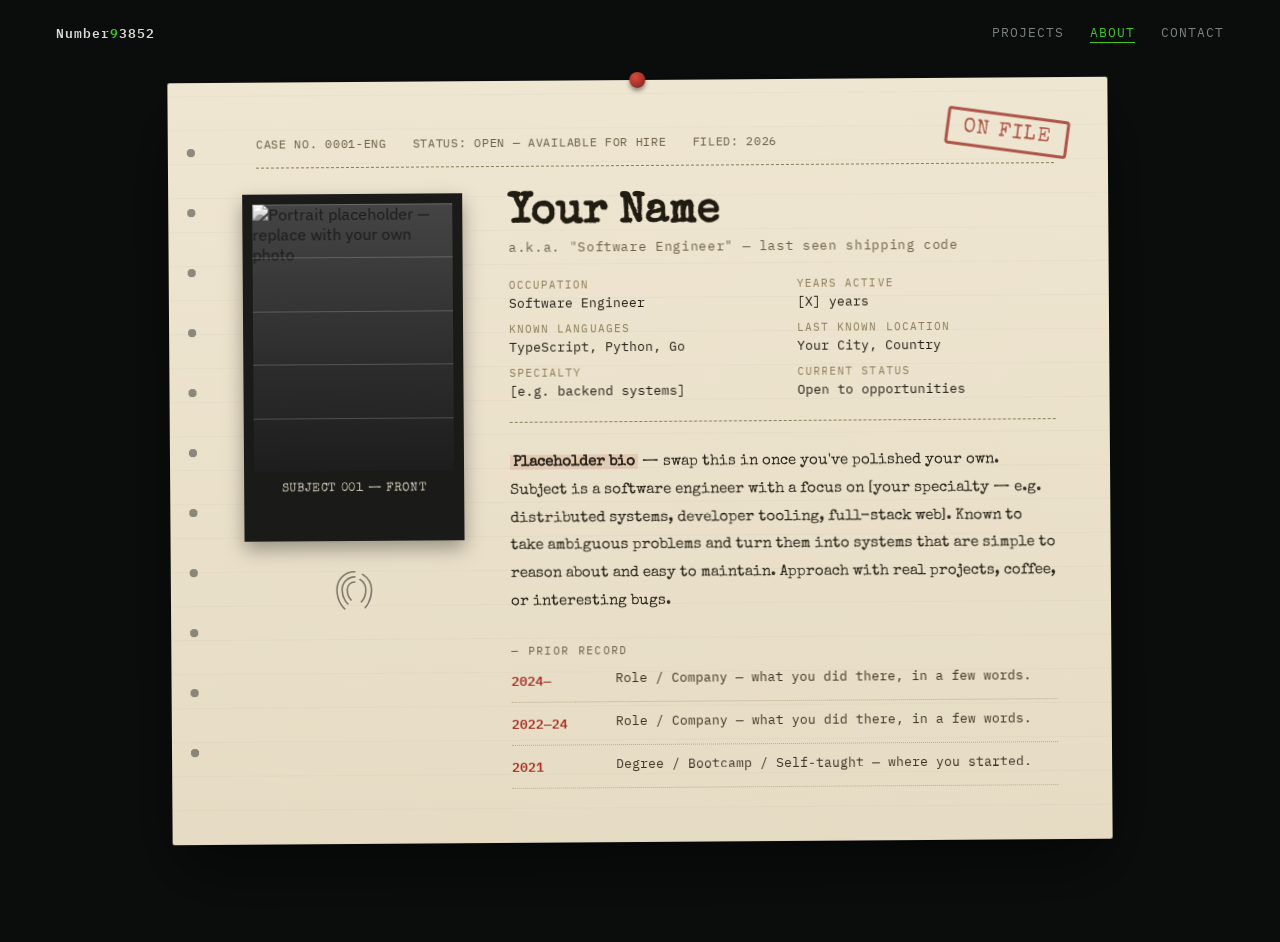
==== about.html @ db90da77 "Add files via upload" ====
<!DOCTYPE html>
<html lang="en">
<head>
<meta charset="UTF-8">
<meta name="viewport" content="width=device-width, initial-scale=1.0">
<title>About — Your Name</title>
<link rel="preconnect" href="https://fonts.googleapis.com">
<link rel="preconnect" href="https://fonts.gstatic.com" crossorigin>
<link href="https://fonts.googleapis.com/css2?family=IBM+Plex+Mono:wght@400;500;600;700&family=IBM+Plex+Sans:wght@400;500;600&family=Special+Elite&display=swap" rel="stylesheet">
<link rel="stylesheet" href="styles.css">
<style>
  .page-head{
    padding: 150px clamp(20px, 5vw, 56px) 30px;
    max-width: 1180px;
    margin: 0 auto;
  }
  .page-eyebrow{
    font-family: var(--mono);
    font-size: 12px;
    color: var(--accent);
    letter-spacing: 0.12em;
    margin-bottom: 14px;
  }
  .page-eyebrow::before{ content:""; color: var(--text-faint); }
  .page-title{
    font-family: var(--mono);
    font-weight: 700;
    font-size: clamp(32px, 6vw, 60px);
    margin: 0;
  }

  /* ---------- Case file ---------- */
  .file-wrap{
    max-width: 1020px;
    margin: 80px auto 100px;
    padding: 0 clamp(16px, 4vw, 40px);
  }
  .file{
    position: relative;
    background:
      repeating-linear-gradient(0deg, rgba(0,0,0,0.025) 0px, rgba(0,0,0,0.025) 1px, transparent 1px, transparent 34px),
      linear-gradient(180deg, #efe6d2, #e6dcc4);
    color: #2a2419;
    border-radius: 2px;
    box-shadow: 0 30px 70px rgba(0,0,0,0.55), 0 2px 0 rgba(0,0,0,0.2);
    padding: clamp(24px, 4.5vw, 54px);
    transform: rotate(-0.4deg);
  }
  .file::before{
    /* punch holes, folder-style */
    content:"";
    position:absolute;
    left: 18px; top: 40px; bottom: 40px;
    width: 10px;
    background-image: radial-gradient(circle, rgba(11,13,13,0.85) 0 4px, transparent 4.5px);
    background-repeat: repeat-y;
    background-size: 10px 60px;
    opacity: 0.5;
  }

  .stamp{
    position: absolute;
    top: clamp(14px, 3vw, 36px);
    right: clamp(14px, 3vw, 40px);
    font-family: var(--type);
    color: #a3281f;
    border: 3px solid #a3281f;
    padding: 6px 14px;
    font-size: clamp(14px, 2vw, 20px);
    letter-spacing: 0.08em;
    transform: rotate(8deg);
    opacity: 0.75;
    border-radius: 4px;
    mix-blend-mode: multiply;
  }

  .case-meta{
    font-family: var(--mono);
    font-size: 11.5px;
    letter-spacing: 0.06em;
    color: #6b5f45;
    display:flex;
    gap: 26px;
    flex-wrap: wrap;
    margin: 0 0 26px 34px;
    border-bottom: 1px dashed #8a7c58;
    padding-bottom: 16px;
  }

  .file-grid{
    display:grid;
    grid-template-columns: 220px 1fr;
    gap: clamp(24px, 4vw, 46px);
    margin-left: 20px;
  }

  /* Mugshot */
  .mugshot{
    position:relative;
  }
  .mugshot-frame{
    background: #1a1a18;
    padding: 10px 10px 46px;
    box-shadow: 0 8px 18px rgba(0,0,0,0.35);
  }
  .mugshot-photo{
    width: 100%;
    aspect-ratio: 3 / 4;
    background:
      linear-gradient(180deg, #4a4a48, #262624);
    position: relative;
    overflow:hidden;
    filter: grayscale(1) contrast(1.1);
  }
  .mugshot-photo img{
    width:100%; height:100%; object-fit: cover;
  }
  .mugshot-photo .height-lines{
    position:absolute; inset:0;
    background-image: repeating-linear-gradient(to bottom, rgba(255,255,255,0.18) 0, rgba(255,255,255,0.18) 1px, transparent 1px, transparent 20%);
    pointer-events:none;
  }
  .mugshot-caption{
    font-family: var(--type);
    color: #d8d2bd;
    font-size: 12px;
    text-align:center;
    padding-top: 12px;
    letter-spacing: 0.05em;
  }
  .fingerprint{
    margin: 18px auto 0;
    width: 64px; opacity:0.55;
    display:block;
  }

  /* Typed fields */
  .file-name{
    font-family: var(--type);
    font-size: clamp(28px, 4.5vw, 42px);
    margin: 0 0 4px 0;
    color: #211c12;
  }
  .file-role{
    font-family: var(--mono);
    font-size: 13px;
    color: #6b5f45;
    letter-spacing: 0.05em;
    margin-bottom: 22px;
  }

  .field-grid{
    display:grid;
    grid-template-columns: 1fr 1fr;
    gap: 10px 30px;
    font-family: var(--mono);
    font-size: 13px;
    margin-bottom: 26px;
    padding-bottom: 22px;
    border-bottom: 1px dashed #8a7c58;
  }
  .field-grid dt{
    color: #8a7c58;
    font-size: 10.5px;
    letter-spacing: 0.1em;
    margin: 0 0 3px 0;
  }
  .field-grid dd{
    margin: 0;
    color: #211c12;
  }

  .file-desc{
    font-family: var(--type);
    font-size: 15px;
    line-height: 1.85;
    color: #2a2419;
    margin: 0 0 28px 0;
  }
  .file-desc strong{ background: rgba(163,40,31,0.12); padding: 0 3px; }

  .record-title{
    font-family: var(--mono);
    font-size: 11px;
    letter-spacing: 0.12em;
    color: #6b5f45;
    margin-bottom: 12px;
  }
  .record-title::before{ content:"— "; }

  .record-list{
    list-style:none;
    margin:0; padding:0;
    display:flex;
    flex-direction:column;
    gap: 10px;
  }
  .record-list li{
    display:grid;
    grid-template-columns: 90px 1fr;
    gap: 14px;
    font-family: var(--mono);
    font-size: 12.5px;
    color: #3a3222;
    padding-bottom: 10px;
    border-bottom: 1px dotted #b9ac85;
  }
  .record-list li span.tag-yr{ color: #a3281f; font-weight:600; }

  .thumbtack{
    position:absolute;
    width: 16px; height:16px;
    border-radius: 50%;
    background: radial-gradient(circle at 35% 30%, #d94b3e, #7c1f18);
    box-shadow: 0 3px 4px rgba(0,0,0,0.4);
    top: -8px; left: 50%;
    transform: translateX(-50%);
  }

  @media (max-width: 720px){
    .file-grid{ grid-template-columns: 1fr; }
    .mugshot{ max-width: 220px; }
    .field-grid{ grid-template-columns: 1fr; }
    .file{ transform: none; }
  }
</style>
</head>
<body>

<div class="page-transition" id="pageTransition">
  <div class="pt-label">LOADING</div>
  <div class="pt-bar"></div>
</div>
<script src="transition.js"></script>

<nav class="site-nav">
  <a class="brand" href="index.html">Number<span>9</span>3852</a>
  <div class="nav-right">
    <a href="projects.html">PROJECTS</a>
    <a href="about.html" class="is-active">ABOUT</a>
    <a href="mailto:you@example.com">CONTACT</a>
  </div>
</nav>


<div class="file-wrap">
  <div class="file">
    <div class="thumbtack"></div>
    <div class="stamp">ON&nbsp;FILE</div>

    <div class="case-meta">
      <span>CASE&nbsp;NO. 0001-ENG</span>
      <span>STATUS: OPEN — AVAILABLE FOR HIRE</span>
      <span>FILED: 2026</span>
    </div>

    <div class="file-grid">
      <div class="mugshot">
        <div class="mugshot-frame">
          <div class="mugshot-photo">
            <!-- Placeholder — replace src with your own photo -->
            <img src="https://picsum.photos/id/1012/480/640" alt="Portrait placeholder — replace with your own photo">
            <div class="height-lines"></div>
          </div>
          <div class="mugshot-caption">SUBJECT&nbsp;001 — FRONT</div>
        </div>
        <svg class="fingerprint" viewBox="0 0 100 100" fill="none" stroke="#2a2419" stroke-width="2.5">
          <path d="M50 20c-16 0-28 12-28 28 0 20 12 30 12 30" stroke-linecap="round"/>
          <path d="M50 28c-11 0-20 9-20 20 0 15 9 22 9 22" stroke-linecap="round"/>
          <path d="M50 36c-7 0-12 5-12 12 0 10 6 16 6 16" stroke-linecap="round"/>
          <path d="M62 24c8 5 14 14 14 24 0 18-10 28-10 28" stroke-linecap="round"/>
          <path d="M58 32c5 3 9 9 9 16 0 12-7 19-7 19" stroke-linecap="round"/>
        </svg>
      </div>

      <div class="file-info">
        <h2 class="file-name">Your Name</h2>
        <div class="file-role">a.k.a. "Software Engineer" — last seen shipping code</div>

        <dl class="field-grid">
          <div><dt>OCCUPATION</dt><dd>Software Engineer</dd></div>
          <div><dt>YEARS ACTIVE</dt><dd>[X] years</dd></div>
          <div><dt>KNOWN LANGUAGES</dt><dd>TypeScript, Python, Go</dd></div>
          <div><dt>LAST KNOWN LOCATION</dt><dd>Your City, Country</dd></div>
          <div><dt>SPECIALTY</dt><dd>[e.g. backend systems]</dd></div>
          <div><dt>CURRENT STATUS</dt><dd>Open to opportunities</dd></div>
        </dl>

        <p class="file-desc">
          <strong>Placeholder bio</strong> — swap this in once you've polished your own. Subject is a software engineer with a focus on [your specialty — e.g. distributed systems, developer tooling, full-stack web]. Known to take ambiguous problems and turn them into systems that are simple to reason about and easy to maintain. Approach with real projects, coffee, or interesting bugs.
        </p>

        <div class="record-title">PRIOR RECORD</div>
        <ul class="record-list">
          <li><span class="tag-yr">2024—</span><span>Role / Company — what you did there, in a few words.</span></li>
          <li><span class="tag-yr">2022—24</span><span>Role / Company — what you did there, in a few words.</span></li>
          <li><span class="tag-yr">2021</span><span>Degree / Bootcamp / Self-taught — where you started.</span></li>
        </ul>
      </div>
    </div>
  </div>
</div>


</body>
</html>
---- styles.css ----
/* ===================================================================
   Shared tokens & base
=================================================================== */
:root{
  --clock: #57ae51;
  --bg: #0b0d0d;
  --bg-raised: #121514;
  --text: #d9dcd6;
  --text-dim: #7a8480;
  --text-faint: #454b47;
  --accent: #3dc824;
  --accent-dim: #159709;
  --rule: #222624;
  --mono: 'IBM Plex Mono', 'SF Mono', monospace;
  --sans: 'IBM Plex Sans', system-ui, sans-serif;
  --type: 'Special Elite', 'IBM Plex Mono', monospace;
}

*{ box-sizing: border-box; }
html{ scroll-behavior: smooth; }
body{
  margin:0;
  background: var(--bg);
  color: var(--text);
  font-family: var(--sans);
  -webkit-font-smoothing: antialiased;
}
::selection{ background: var(--accent); color: #0b0d0d; }
a{ color: inherit; }
img{ max-width:100%; display:block; }

/* ===================================================================
   Nav — logo top-left, PROJECTS / ABOUT / CONTACT clustered top-right
=================================================================== */
.site-nav{
  position: fixed;
  top:0; left:0; right:0;
  z-index: 100;
  display:flex;
  align-items:center;
  justify-content:space-between;
  padding: 22px clamp(20px, 5vw, 56px);
  font-family: var(--mono);
  font-size: 12.5px;
  letter-spacing: 0.08em;
  background: linear-gradient(to bottom, rgba(11,13,13,0.92), transparent);
}
.site-nav .brand{
  text-decoration:none;
  color: var(--text);
  font-weight: 600;
}
.site-nav .brand span{ color: var(--accent); }
.site-nav .nav-right{
  display:flex;
  align-items:center;
  gap: 26px;
}
.site-nav .nav-right a{
  text-decoration:none;
  color: var(--text-dim);
  position:relative;
  padding-bottom: 3px;
  transition: color .2s ease;
}
.site-nav .nav-right a::after{
  content:"";
  position:absolute;
  left:0; right:100%;
  bottom:0;
  height:1px;
  background: var(--accent);
  transition: right .25s ease;
}
.site-nav .nav-right a:hover,
.site-nav .nav-right a.is-active{ color: var(--accent); }
.site-nav .nav-right a:hover::after,
.site-nav .nav-right a.is-active::after{ right:0; }

@media (max-width: 640px){
  .site-nav .nav-right{ gap: 16px; font-size: 11px; }
}

/* ===================================================================
   Footer / contact block — reused at the bottom of every page
=================================================================== */
.site-footer{
  border-top: 1px solid var(--rule);
  padding: 70px clamp(20px, 5vw, 56px) 34px;
  max-width: 1180px;
  margin: 0 auto;
}
.site-footer .footer-title{
  font-family: var(--mono);
  font-weight: 700;
  font-size: clamp(26px, 4.5vw, 44px);
  margin: 0 0 18px 0;
}
.site-footer .footer-title span{ color: var(--accent); }
.site-footer .footer-links{
  display:flex;
  gap: 24px;
  flex-wrap:wrap;
  font-family: var(--mono);
  font-size: 13px;
  margin-bottom: 50px;
}
.site-footer .footer-links a{
  text-decoration:none;
  color: var(--text-dim);
  border-bottom: 1px solid var(--text-faint);
  padding-bottom: 2px;
  transition: color .2s ease, border-color .2s ease;
}
.site-footer .footer-links a:hover{ color: var(--accent); border-color: var(--accent); }
.site-footer .meta-row{
  display:flex;
  justify-content:space-between;
  flex-wrap:wrap;
  gap: 10px;
  font-family: var(--mono);
  font-size: 11px;
  color: var(--text-faint);
}

/* ===================================================================
   Buttons (shared)
=================================================================== */
.btn{
  font-family: var(--mono);
  font-size: 13px;
  letter-spacing:0.03em;
  padding: 13px 22px;
  border-radius: 3px;
  text-decoration:none;
  transition: all .2s ease;
  border: 1px solid var(--rule);
  display:inline-block;
}
.btn-primary{
  background: var(--accent);
  color: #0b0d0d;
  border-color: var(--accent);
  font-weight: 600;
}
.btn-primary:hover{ background: #f2b658; }
.btn-ghost{
  background: rgba(18,21,20,0.6);
  color: var(--text);
}
.btn-ghost:hover{ border-color: var(--accent); color: var(--accent); }

/* ===================================================================
   Page transition overlay — a curtain wipe played between pages
=================================================================== */
.page-transition{
  position: fixed;
  inset: 0;
  z-index: 9999;
  background: var(--bg);
  display:flex;
  flex-direction: column;
  align-items:center;
  justify-content:center;
  gap: 16px;
  transform: translateY(0);
  transition: transform .65s cubic-bezier(.76,0,.24,1);
  pointer-events: none;
}
.page-transition.is-open{ transform: translateY(-100%); }
.page-transition .pt-label{
  font-family: var(--mono);
  font-size: 11px;
  letter-spacing: 0.2em;
  color: var(--accent);
}
.page-transition .pt-bar{
  width: 140px;
  height: 1px;
  background: var(--rule);
  position: relative;
  overflow: hidden;
}
.page-transition .pt-bar::after{
  content: "";
  position: absolute;
  left: -40%; top:0; bottom:0;
  width: 40%;
  background: var(--accent);
  box-shadow: 0 0 8px rgba(232,163,61,0.7);
  animation: pt-sweep 1.1s ease-in-out infinite;
}
@keyframes pt-sweep{
  0%{ left: -40%; }
  100%{ left: 100%; }
}
@media (prefers-reduced-motion: reduce){
  .page-transition{ transition: none; }
  .page-transition .pt-bar::after{ animation: none; }
}
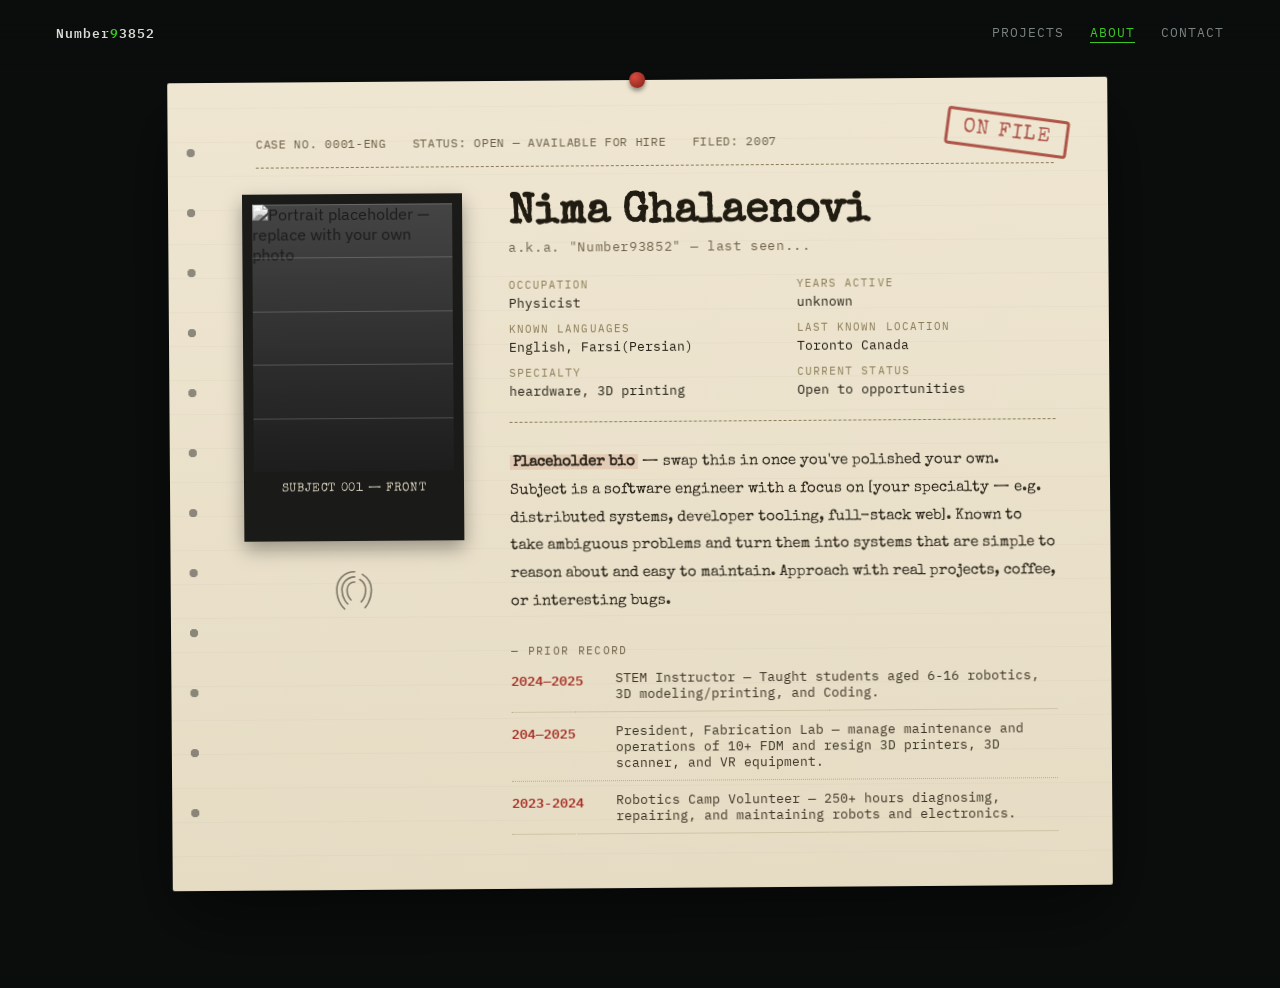
==== commit ce943351: "Add files via upload" ====
--- a/about.html
+++ b/about.html
@@ -238,7 +238,7 @@
   <div class="nav-right">
     <a href="projects.html">PROJECTS</a>
     <a href="about.html" class="is-active">ABOUT</a>
-    <a href="mailto:you@example.com">CONTACT</a>
+    <a href="contact.html">CONTACT</a>
   </div>
 </nav>
 
@@ -251,7 +251,7 @@
     <div class="case-meta">
       <span>CASE&nbsp;NO. 0001-ENG</span>
       <span>STATUS: OPEN — AVAILABLE FOR HIRE</span>
-      <span>FILED: 2026</span>
+      <span>FILED: 2007</span>
     </div>
 
     <div class="file-grid">
@@ -274,15 +274,15 @@
       </div>
 
       <div class="file-info">
-        <h2 class="file-name">Your Name</h2>
-        <div class="file-role">a.k.a. "Software Engineer" — last seen shipping code</div>
+        <h2 class="file-name">Nima Ghalaenovi</h2>
+        <div class="file-role">a.k.a. "Number93852" — last seen...</div>
 
         <dl class="field-grid">
-          <div><dt>OCCUPATION</dt><dd>Software Engineer</dd></div>
-          <div><dt>YEARS ACTIVE</dt><dd>[X] years</dd></div>
-          <div><dt>KNOWN LANGUAGES</dt><dd>TypeScript, Python, Go</dd></div>
-          <div><dt>LAST KNOWN LOCATION</dt><dd>Your City, Country</dd></div>
-          <div><dt>SPECIALTY</dt><dd>[e.g. backend systems]</dd></div>
+          <div><dt>OCCUPATION</dt><dd>Physicist</dd></div>
+          <div><dt>YEARS ACTIVE</dt><dd>unknown</dd></div>
+          <div><dt>KNOWN LANGUAGES</dt><dd>English, Farsi(Persian)</dd></div>
+          <div><dt>LAST KNOWN LOCATION</dt><dd>Toronto Canada</dd></div>
+          <div><dt>SPECIALTY</dt><dd>heardware, 3D printing</dd></div>
           <div><dt>CURRENT STATUS</dt><dd>Open to opportunities</dd></div>
         </dl>
 
@@ -292,9 +292,9 @@
 
         <div class="record-title">PRIOR RECORD</div>
         <ul class="record-list">
-          <li><span class="tag-yr">2024—</span><span>Role / Company — what you did there, in a few words.</span></li>
-          <li><span class="tag-yr">2022—24</span><span>Role / Company — what you did there, in a few words.</span></li>
-          <li><span class="tag-yr">2021</span><span>Degree / Bootcamp / Self-taught — where you started.</span></li>
+          <li><span class="tag-yr">2024—2025</span><span>STEM Instructor — Taught students aged 6-16 robotics, 3D modeling/printing, and Coding.</span></li>
+          <li><span class="tag-yr">204—2025</span><span>President, Fabrication Lab — manage maintenance and operations of 10+ FDM and resign 3D printers, 3D scanner, and VR equipment.</span></li>
+          <li><span class="tag-yr">2023-2024</span><span>Robotics Camp Volunteer — 250+ hours diagnosimg, repairing, and maintaining robots and electronics.</span></li>
         </ul>
       </div>
     </div>
--- a/styles.css
+++ b/styles.css
@@ -29,6 +29,8 @@
 a{ color: inherit; }
 img{ max-width:100%; display:block; }
 
+
+
 /* ===================================================================
    Nav — logo top-left, PROJECTS / ABOUT / CONTACT clustered top-right
 =================================================================== */
@@ -143,7 +145,7 @@
   border-color: var(--accent);
   font-weight: 600;
 }
-.btn-primary:hover{ background: #f2b658; }
+.btn-primary:hover{ background: #159709; }
 .btn-ghost{
   background: rgba(18,21,20,0.6);
   color: var(--text);
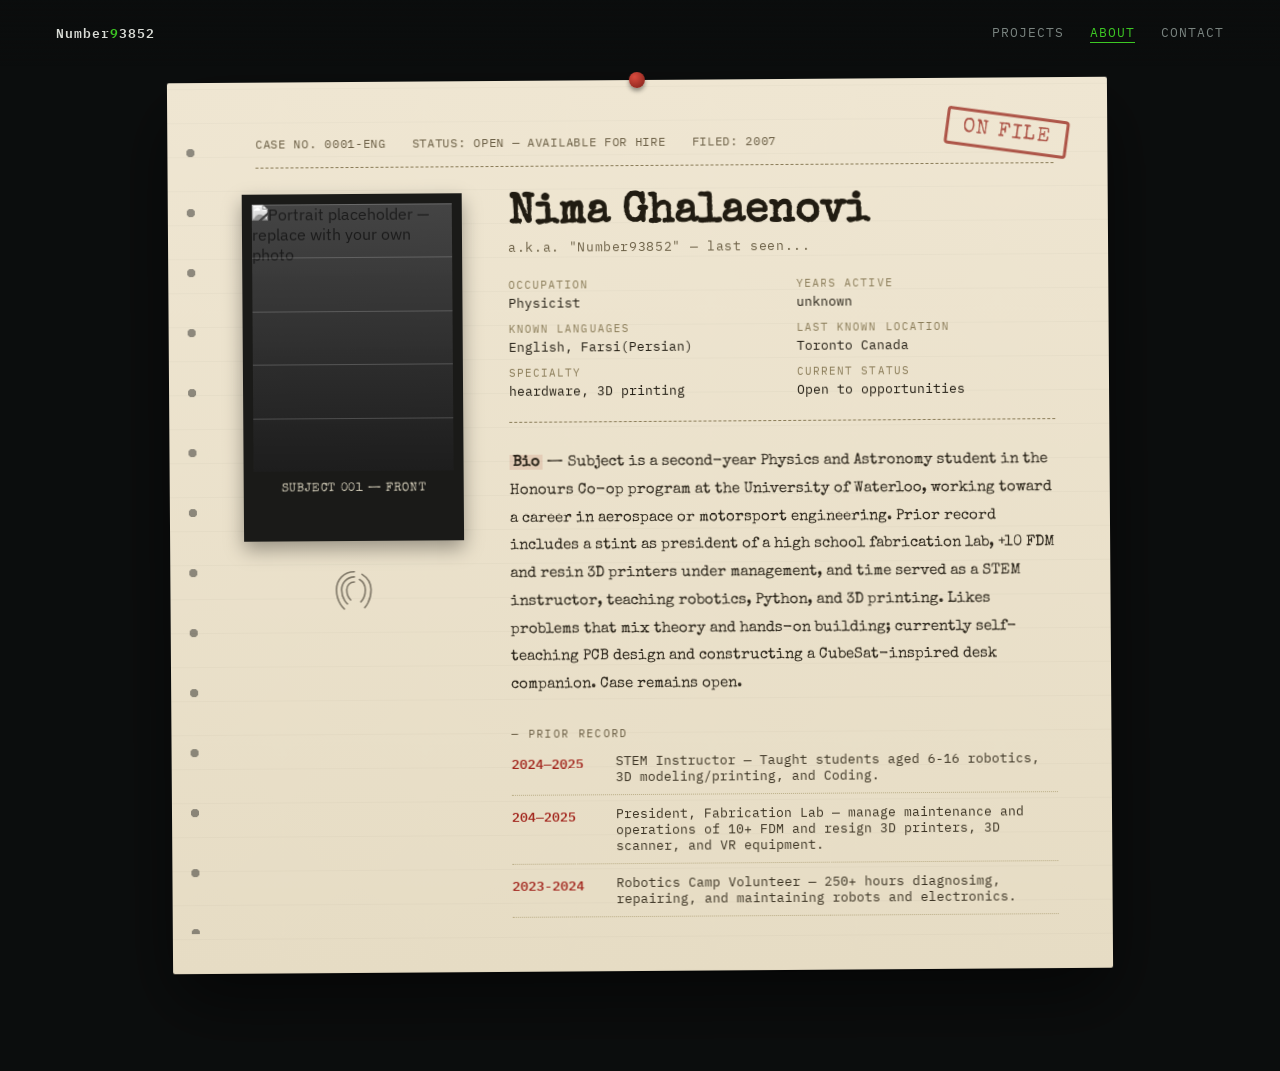
==== commit 121ee545: "Add files via upload added bio" ====
--- a/about.html
+++ b/about.html
@@ -287,7 +287,7 @@
         </dl>
 
         <p class="file-desc">
-          <strong>Placeholder bio</strong> — swap this in once you've polished your own. Subject is a software engineer with a focus on [your specialty — e.g. distributed systems, developer tooling, full-stack web]. Known to take ambiguous problems and turn them into systems that are simple to reason about and easy to maintain. Approach with real projects, coffee, or interesting bugs.
+          <strong>Bio</strong> — Subject is a second-year Physics and Astronomy student in the Honours Co-op program at the University of Waterloo, working toward a career in aerospace or motorsport engineering. Prior record includes a stint as president of a high school fabrication lab, +10 FDM and resin 3D printers under management, and time served as a STEM instructor, teaching robotics, Python, and 3D printing. Likes problems that mix theory and hands-on building; currently self-teaching PCB design and constructing a CubeSat-inspired desk companion. Case remains open. 
         </p>
 
         <div class="record-title">PRIOR RECORD</div>
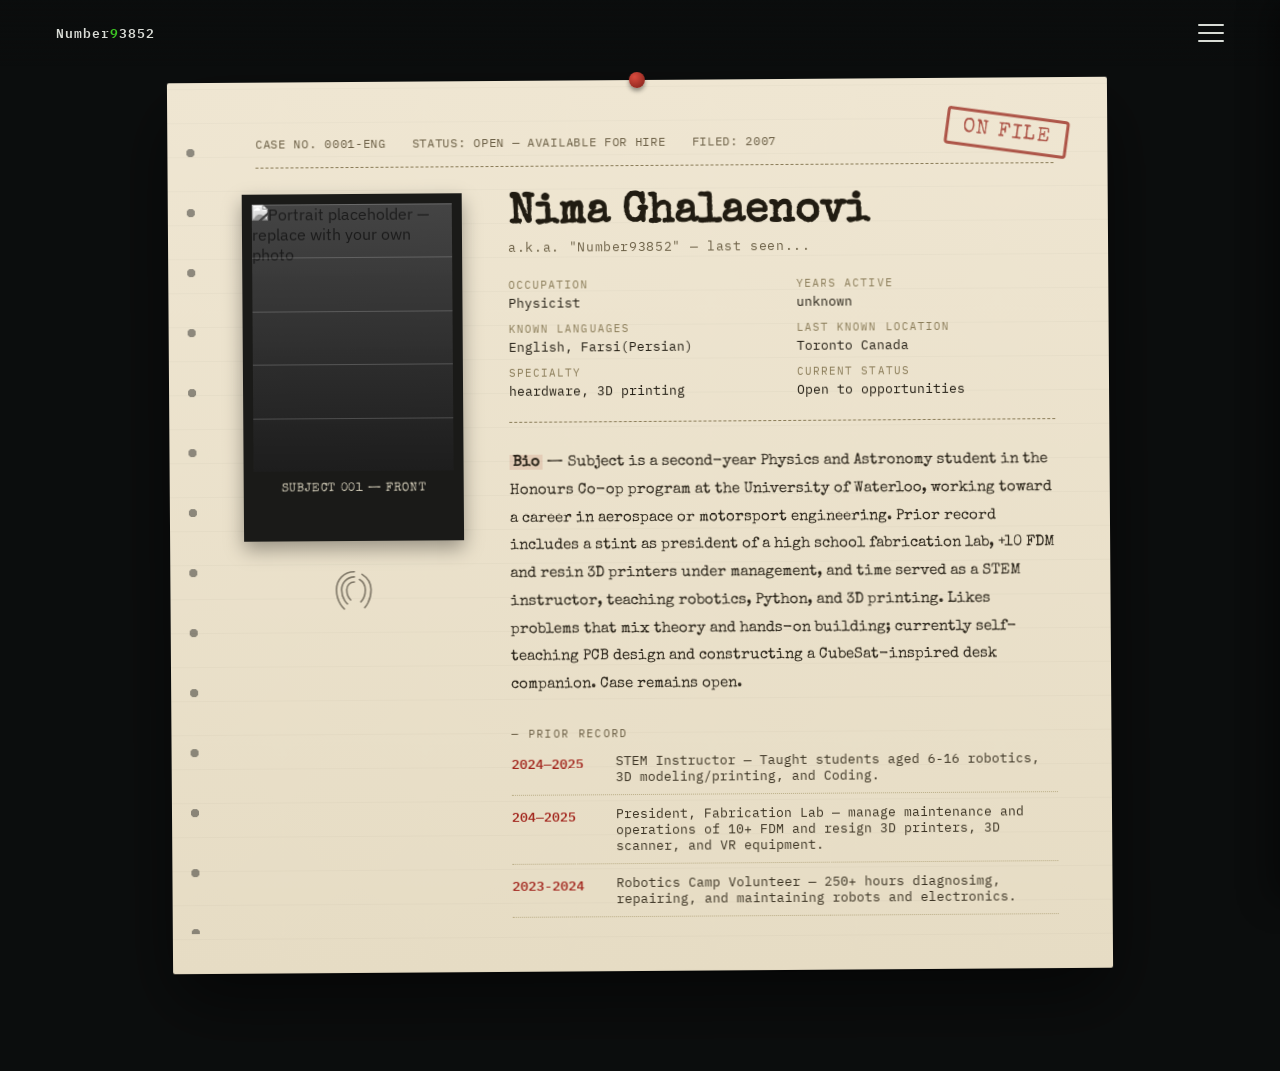
==== commit bb17dd93: "Add files via upload" ====
--- a/about.html
+++ b/about.html
@@ -3,7 +3,7 @@
 <head>
 <meta charset="UTF-8">
 <meta name="viewport" content="width=device-width, initial-scale=1.0">
-<title>About — Your Name</title>
+<title>About</title>
 <link rel="preconnect" href="https://fonts.googleapis.com">
 <link rel="preconnect" href="https://fonts.gstatic.com" crossorigin>
 <link href="https://fonts.googleapis.com/css2?family=IBM+Plex+Mono:wght@400;500;600;700&family=IBM+Plex+Sans:wght@400;500;600&family=Special+Elite&display=swap" rel="stylesheet">
@@ -225,6 +225,9 @@
   }
 </style>
 </head>
+
+<script src="nav.js" defer></script>
+
 <body>
 
 <div class="page-transition" id="pageTransition">
@@ -235,9 +238,14 @@
 
 <nav class="site-nav">
   <a class="brand" href="index.html">Number<span>9</span>3852</a>
-  <div class="nav-right">
+  <button class="nav-toggle" id="navToggle" aria-label="Toggle menu" aria-expanded="false">
+    <span></span><span></span><span></span>
+  </button>
+  <div class="nav-overlay" id="navOverlay"></div>
+  <div class="nav-right" id="navMenu">
     <a href="projects.html">PROJECTS</a>
-    <a href="about.html" class="is-active">ABOUT</a>
+    <a href="designs.html">DESIGNS</a>
+    <a href="about.html">ABOUT</a>
     <a href="contact.html">CONTACT</a>
   </div>
 </nav>
--- a/styles.css
+++ b/styles.css
@@ -200,3 +200,72 @@
   .page-transition{ transition: none; }
   .page-transition .pt-bar::after{ animation: none; }
 }
+
+
+/* Hamburger toggle */
+.nav-toggle{
+  display:flex;
+  flex-direction:column;
+  justify-content:space-between;
+  width:26px;
+  height:18px;
+  background:none;
+  border:none;
+  cursor:pointer;
+  padding:0;
+  z-index:1001;
+}
+.nav-toggle span{
+  display:block;
+  height:2px;
+  width:100%;
+  background:var(--text, #fff);
+  border-radius:2px;
+  transition: transform 0.3s ease, opacity 0.3s ease;
+}
+.nav-toggle.open span:nth-child(1){ transform: translateY(8px) rotate(45deg); }
+.nav-toggle.open span:nth-child(2){ opacity:0; }
+.nav-toggle.open span:nth-child(3){ transform: translateY(-8px) rotate(-45deg); }
+
+/* Sliding sidebar */
+.nav-right{
+  position:fixed;
+  top:0;
+  right:0;
+  height:100vh;
+  width:min(280px, 80vw);
+  background: var(--bg-panel, #0b0d10);
+  display:flex;
+  flex-direction:column;
+  align-items:flex-start;
+  justify-content:center;
+  gap:28px;
+  padding:0 40px;
+  transform: translateX(100%);
+  transition: transform 0.35s ease;
+  z-index:1000;
+  box-shadow: -10px 0 30px rgba(0,0,0,0.4);
+}
+.nav-right.open{
+  transform: translateX(0);
+}
+.nav-right a{
+  font-family: var(--mono);
+  font-size: 18px;
+  letter-spacing: 0.06em;
+}
+
+/* Dim background behind sidebar */
+.nav-overlay{
+  position:fixed;
+  inset:0;
+  background:rgba(0,0,0,0.5);
+  opacity:0;
+  pointer-events:none;
+  transition: opacity 0.35s ease;
+  z-index:999;
+}
+.nav-overlay.open{
+  opacity:1;
+  pointer-events:auto;
+}
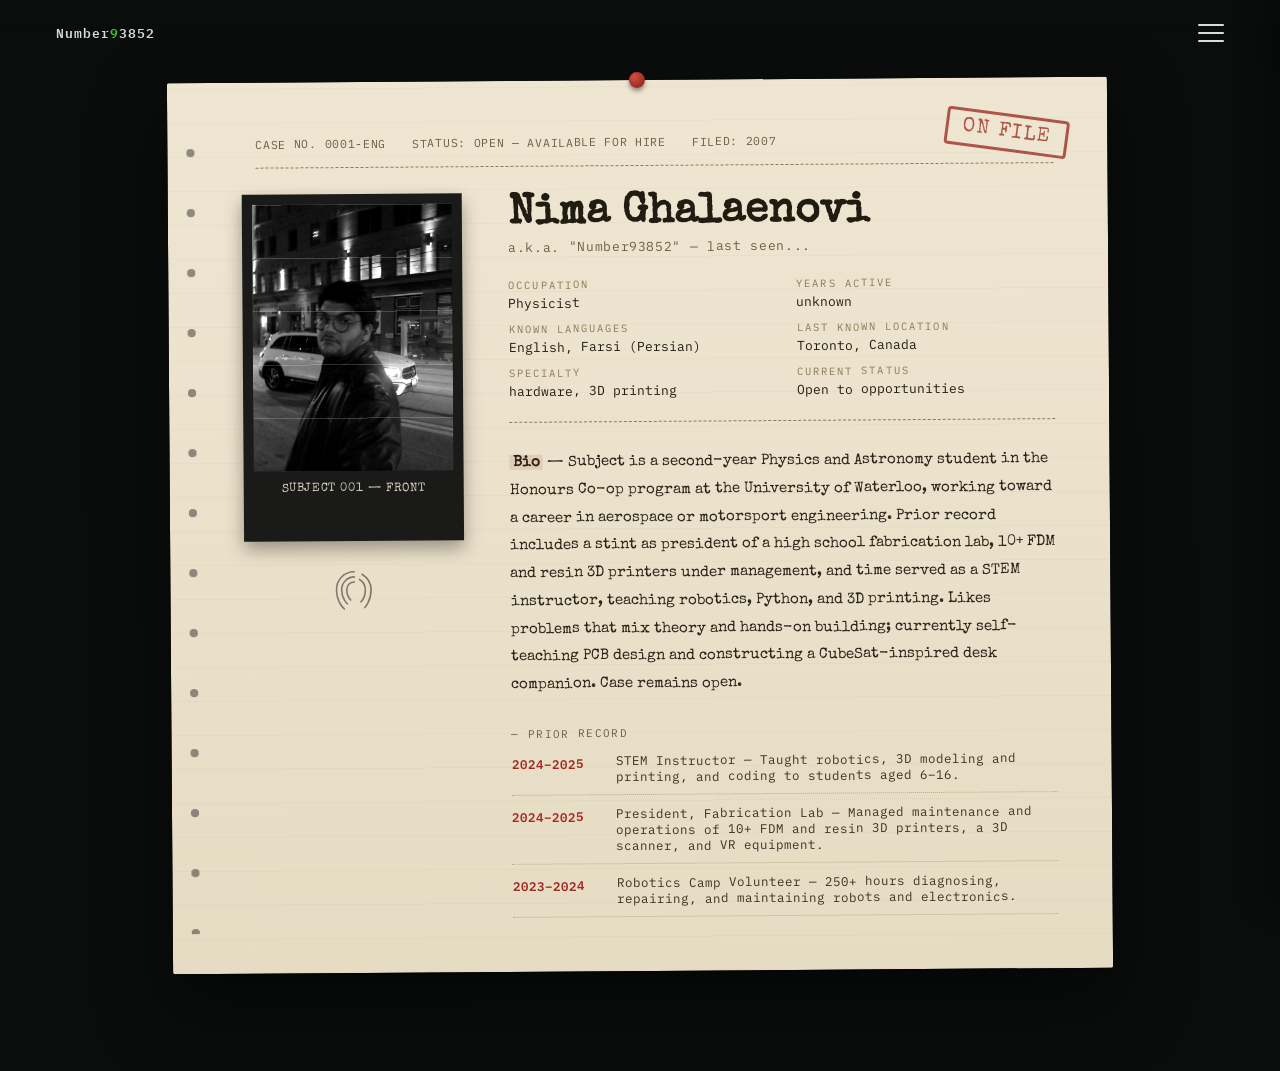
==== commit d9045f55: "Add files via upload Grammar, spelling, and some media updates." ====
--- a/about.html
+++ b/about.html
@@ -3,7 +3,7 @@
 <head>
 <meta charset="UTF-8">
 <meta name="viewport" content="width=device-width, initial-scale=1.0">
-<title>About</title>
+<title>About — Nima Ghalaenovi</title>
 <link rel="preconnect" href="https://fonts.googleapis.com">
 <link rel="preconnect" href="https://fonts.gstatic.com" crossorigin>
 <link href="https://fonts.googleapis.com/css2?family=IBM+Plex+Mono:wght@400;500;600;700&family=IBM+Plex+Sans:wght@400;500;600&family=Special+Elite&display=swap" rel="stylesheet">
@@ -224,10 +224,8 @@
     .file{ transform: none; }
   }
 </style>
+<script src="nav.js" defer></script>
 </head>
-
-<script src="nav.js" defer></script>
-
 <body>
 
 <div class="page-transition" id="pageTransition">
@@ -266,8 +264,7 @@
       <div class="mugshot">
         <div class="mugshot-frame">
           <div class="mugshot-photo">
-            <!-- Placeholder — replace src with your own photo -->
-            <img src="https://picsum.photos/id/1012/480/640" alt="Portrait placeholder — replace with your own photo">
+            <img src="img/IMG_0904.JPEG" alt="Portrait of Nima Ghalaenovi">
             <div class="height-lines"></div>
           </div>
           <div class="mugshot-caption">SUBJECT&nbsp;001 — FRONT</div>
@@ -288,21 +285,21 @@
         <dl class="field-grid">
           <div><dt>OCCUPATION</dt><dd>Physicist</dd></div>
           <div><dt>YEARS ACTIVE</dt><dd>unknown</dd></div>
-          <div><dt>KNOWN LANGUAGES</dt><dd>English, Farsi(Persian)</dd></div>
-          <div><dt>LAST KNOWN LOCATION</dt><dd>Toronto Canada</dd></div>
-          <div><dt>SPECIALTY</dt><dd>heardware, 3D printing</dd></div>
+          <div><dt>KNOWN LANGUAGES</dt><dd>English, Farsi (Persian)</dd></div>
+          <div><dt>LAST KNOWN LOCATION</dt><dd>Toronto, Canada</dd></div>
+          <div><dt>SPECIALTY</dt><dd>hardware, 3D printing</dd></div>
           <div><dt>CURRENT STATUS</dt><dd>Open to opportunities</dd></div>
         </dl>
 
         <p class="file-desc">
-          <strong>Bio</strong> — Subject is a second-year Physics and Astronomy student in the Honours Co-op program at the University of Waterloo, working toward a career in aerospace or motorsport engineering. Prior record includes a stint as president of a high school fabrication lab, +10 FDM and resin 3D printers under management, and time served as a STEM instructor, teaching robotics, Python, and 3D printing. Likes problems that mix theory and hands-on building; currently self-teaching PCB design and constructing a CubeSat-inspired desk companion. Case remains open. 
+          <strong>Bio</strong> — Subject is a second-year Physics and Astronomy student in the Honours Co-op program at the University of Waterloo, working toward a career in aerospace or motorsport engineering. Prior record includes a stint as president of a high school fabrication lab, 10+ FDM and resin 3D printers under management, and time served as a STEM instructor, teaching robotics, Python, and 3D printing. Likes problems that mix theory and hands-on building; currently self-teaching PCB design and constructing a CubeSat-inspired desk companion. Case remains open. 
         </p>
 
         <div class="record-title">PRIOR RECORD</div>
         <ul class="record-list">
-          <li><span class="tag-yr">2024—2025</span><span>STEM Instructor — Taught students aged 6-16 robotics, 3D modeling/printing, and Coding.</span></li>
-          <li><span class="tag-yr">204—2025</span><span>President, Fabrication Lab — manage maintenance and operations of 10+ FDM and resign 3D printers, 3D scanner, and VR equipment.</span></li>
-          <li><span class="tag-yr">2023-2024</span><span>Robotics Camp Volunteer — 250+ hours diagnosimg, repairing, and maintaining robots and electronics.</span></li>
+          <li><span class="tag-yr">2024–2025</span><span>STEM Instructor — Taught robotics, 3D modeling and printing, and coding to students aged 6–16.</span></li>
+          <li><span class="tag-yr">2024–2025</span><span>President, Fabrication Lab — Managed maintenance and operations of 10+ FDM and resin 3D printers, a 3D scanner, and VR equipment.</span></li>
+          <li><span class="tag-yr">2023–2024</span><span>Robotics Camp Volunteer — 250+ hours diagnosing, repairing, and maintaining robots and electronics.</span></li>
         </ul>
       </div>
     </div>
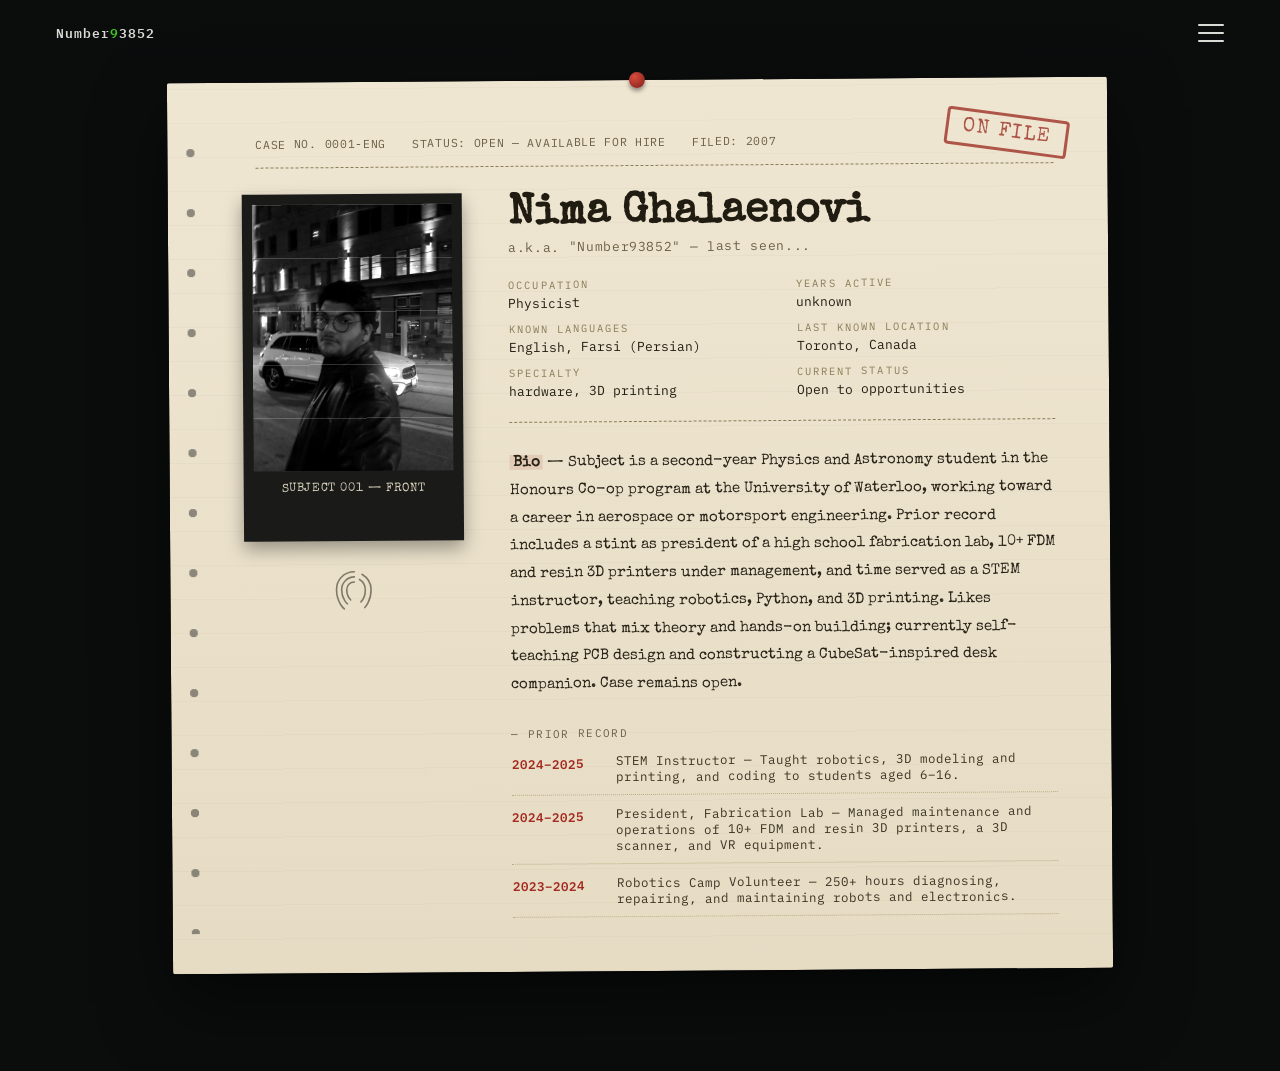
==== commit bfb0fa7e: "Speed up, clean up, and fix accessibility across the site Performance - Convert large photos to WebP" ====
--- a/about.html
+++ b/about.html
@@ -4,31 +4,20 @@
 <meta charset="UTF-8">
 <meta name="viewport" content="width=device-width, initial-scale=1.0">
 <title>About — Nima Ghalaenovi</title>
+<meta name="description" content="About Nima Ghalaenovi: Physics and Astronomy student at the University of Waterloo, maker, and STEM instructor.">
+<link rel="icon" href="favicon.svg" type="image/svg+xml">
+<meta property="og:type" content="profile">
+<meta property="og:site_name" content="Nima Ghalaenovi">
+<meta property="og:title" content="About — Nima Ghalaenovi">
+<meta property="og:description" content="Physics and Astronomy student at the University of Waterloo, maker, and STEM instructor.">
+<meta property="og:url" content="https://number9-3852.github.io/website/about.html">
+<meta property="og:image" content="https://number9-3852.github.io/website/img/og-image.png">
+<meta name="twitter:card" content="summary_large_image">
 <link rel="preconnect" href="https://fonts.googleapis.com">
 <link rel="preconnect" href="https://fonts.gstatic.com" crossorigin>
 <link href="https://fonts.googleapis.com/css2?family=IBM+Plex+Mono:wght@400;500;600;700&family=IBM+Plex+Sans:wght@400;500;600&family=Special+Elite&display=swap" rel="stylesheet">
 <link rel="stylesheet" href="styles.css">
 <style>
-  .page-head{
-    padding: 150px clamp(20px, 5vw, 56px) 30px;
-    max-width: 1180px;
-    margin: 0 auto;
-  }
-  .page-eyebrow{
-    font-family: var(--mono);
-    font-size: 12px;
-    color: var(--accent);
-    letter-spacing: 0.12em;
-    margin-bottom: 14px;
-  }
-  .page-eyebrow::before{ content:""; color: var(--text-faint); }
-  .page-title{
-    font-family: var(--mono);
-    font-weight: 700;
-    font-size: clamp(32px, 6vw, 60px);
-    margin: 0;
-  }
-
   /* ---------- Case file ---------- */
   .file-wrap{
     max-width: 1020px;
@@ -227,27 +216,9 @@
 <script src="nav.js" defer></script>
 </head>
 <body>
-
-<div class="page-transition" id="pageTransition">
-  <div class="pt-label">LOADING</div>
-  <div class="pt-bar"></div>
-</div>
 <script src="transition.js"></script>
 
-<nav class="site-nav">
-  <a class="brand" href="index.html">Number<span>9</span>3852</a>
-  <button class="nav-toggle" id="navToggle" aria-label="Toggle menu" aria-expanded="false">
-    <span></span><span></span><span></span>
-  </button>
-  <div class="nav-overlay" id="navOverlay"></div>
-  <div class="nav-right" id="navMenu">
-    <a href="projects.html">PROJECTS</a>
-    <a href="designs.html">DESIGNS</a>
-    <a href="about.html">ABOUT</a>
-    <a href="contact.html">CONTACT</a>
-  </div>
-</nav>
-
+<nav class="site-nav"></nav>
 
 <div class="file-wrap">
   <div class="file">
@@ -264,7 +235,7 @@
       <div class="mugshot">
         <div class="mugshot-frame">
           <div class="mugshot-photo">
-            <img src="img/IMG_0904.JPEG" alt="Portrait of Nima Ghalaenovi">
+            <img src="img/portrait.webp" alt="Portrait of Nima Ghalaenovi" width="1000" height="750">
             <div class="height-lines"></div>
           </div>
           <div class="mugshot-caption">SUBJECT&nbsp;001 — FRONT</div>
@@ -279,7 +250,7 @@
       </div>
 
       <div class="file-info">
-        <h2 class="file-name">Nima Ghalaenovi</h2>
+        <h1 class="file-name">Nima Ghalaenovi</h1>
         <div class="file-role">a.k.a. "Number93852" — last seen...</div>
 
         <dl class="field-grid">
--- a/styles.css
+++ b/styles.css
@@ -28,6 +28,12 @@
 ::selection{ background: var(--accent); color: #0b0d0d; }
 a{ color: inherit; }
 img{ max-width:100%; display:block; }
+:focus-visible{ outline: 2px solid var(--accent); outline-offset: 3px; }
+.visually-hidden{
+  position:absolute; width:1px; height:1px;
+  margin:-1px; padding:0; overflow:hidden;
+  clip: rect(0 0 0 0); white-space:nowrap; border:0;
+}
 
 
 
@@ -242,12 +248,16 @@
   gap:28px;
   padding:0 40px;
   transform: translateX(100%);
-  transition: transform 0.35s ease;
+  /* hidden (not just off-screen) while closed, so Tab skips its links */
+  visibility: hidden;
+  transition: transform 0.35s ease, visibility 0s linear 0.35s;
   z-index:1000;
   box-shadow: -10px 0 30px rgba(0,0,0,0.4);
 }
 .nav-right.open{
   transform: translateX(0);
+  visibility: visible;
+  transition: transform 0.35s ease;
 }
 .nav-right a{
   font-family: var(--mono);
